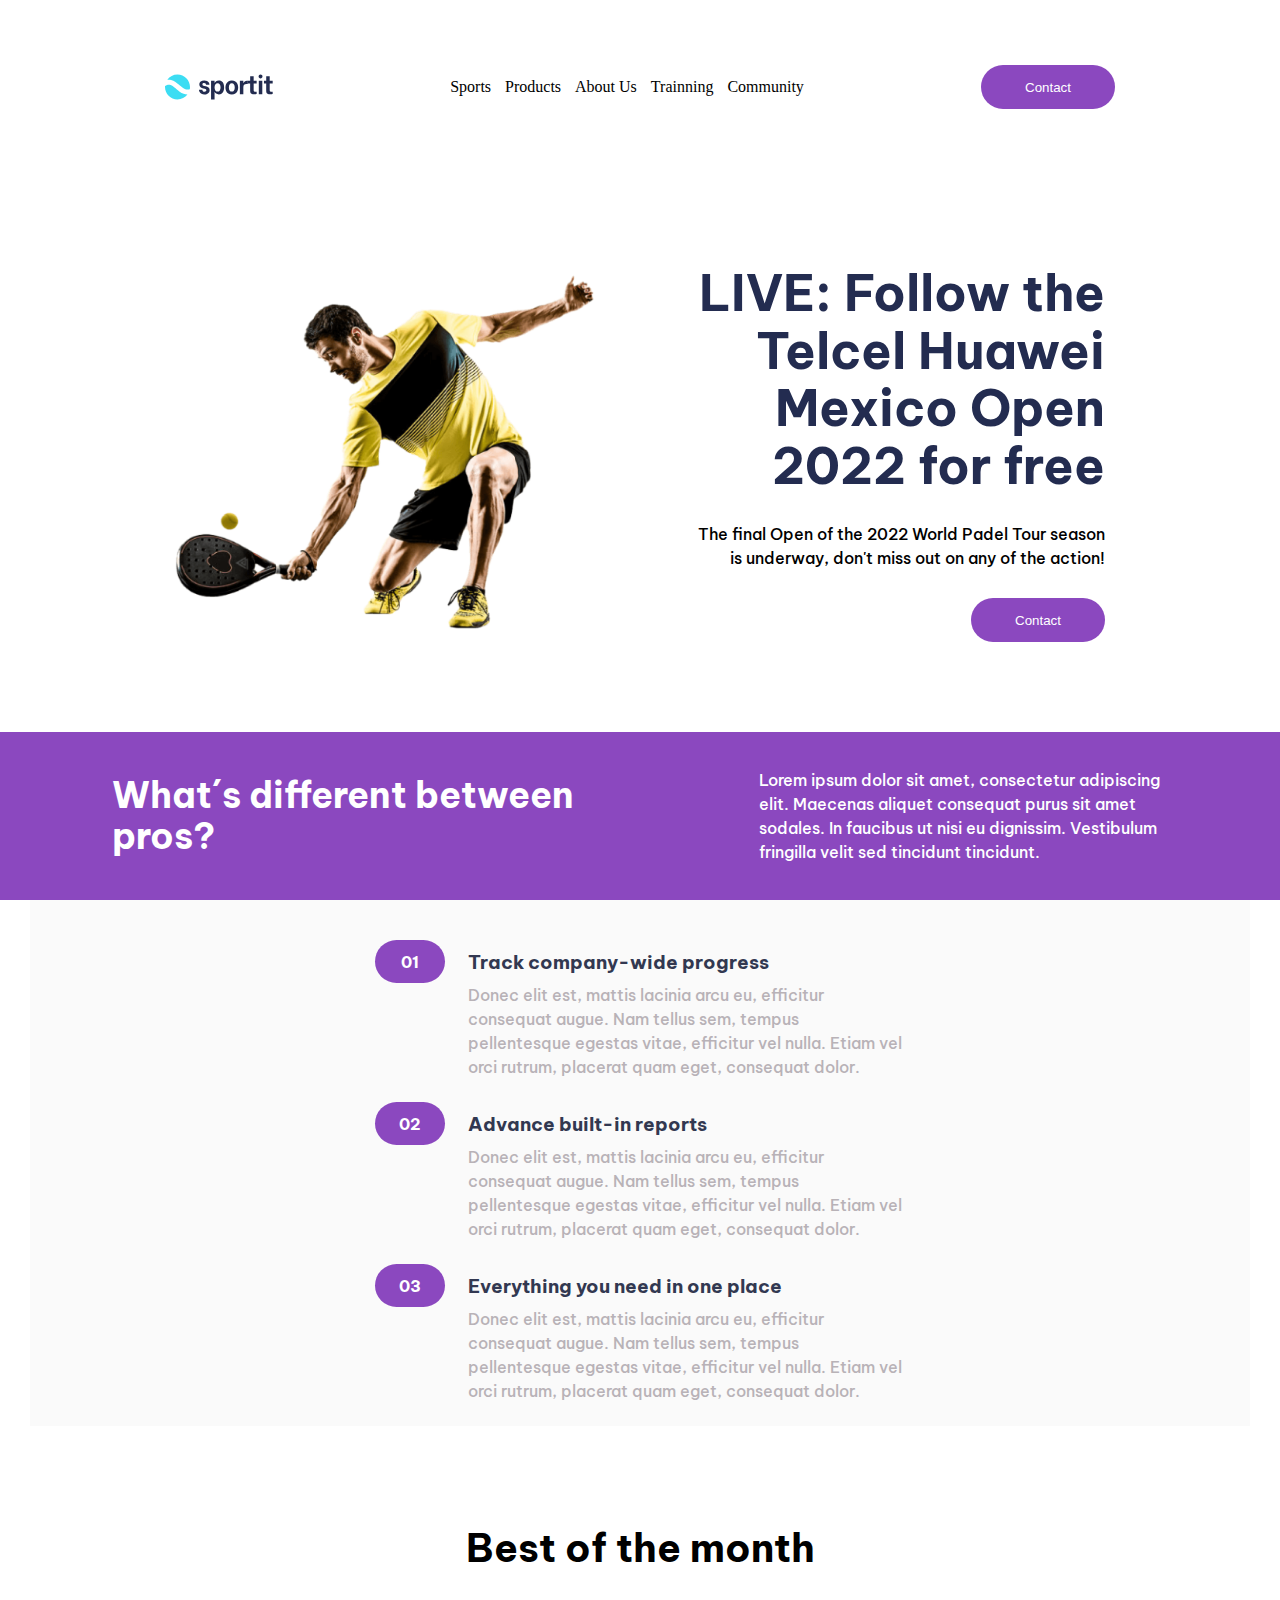
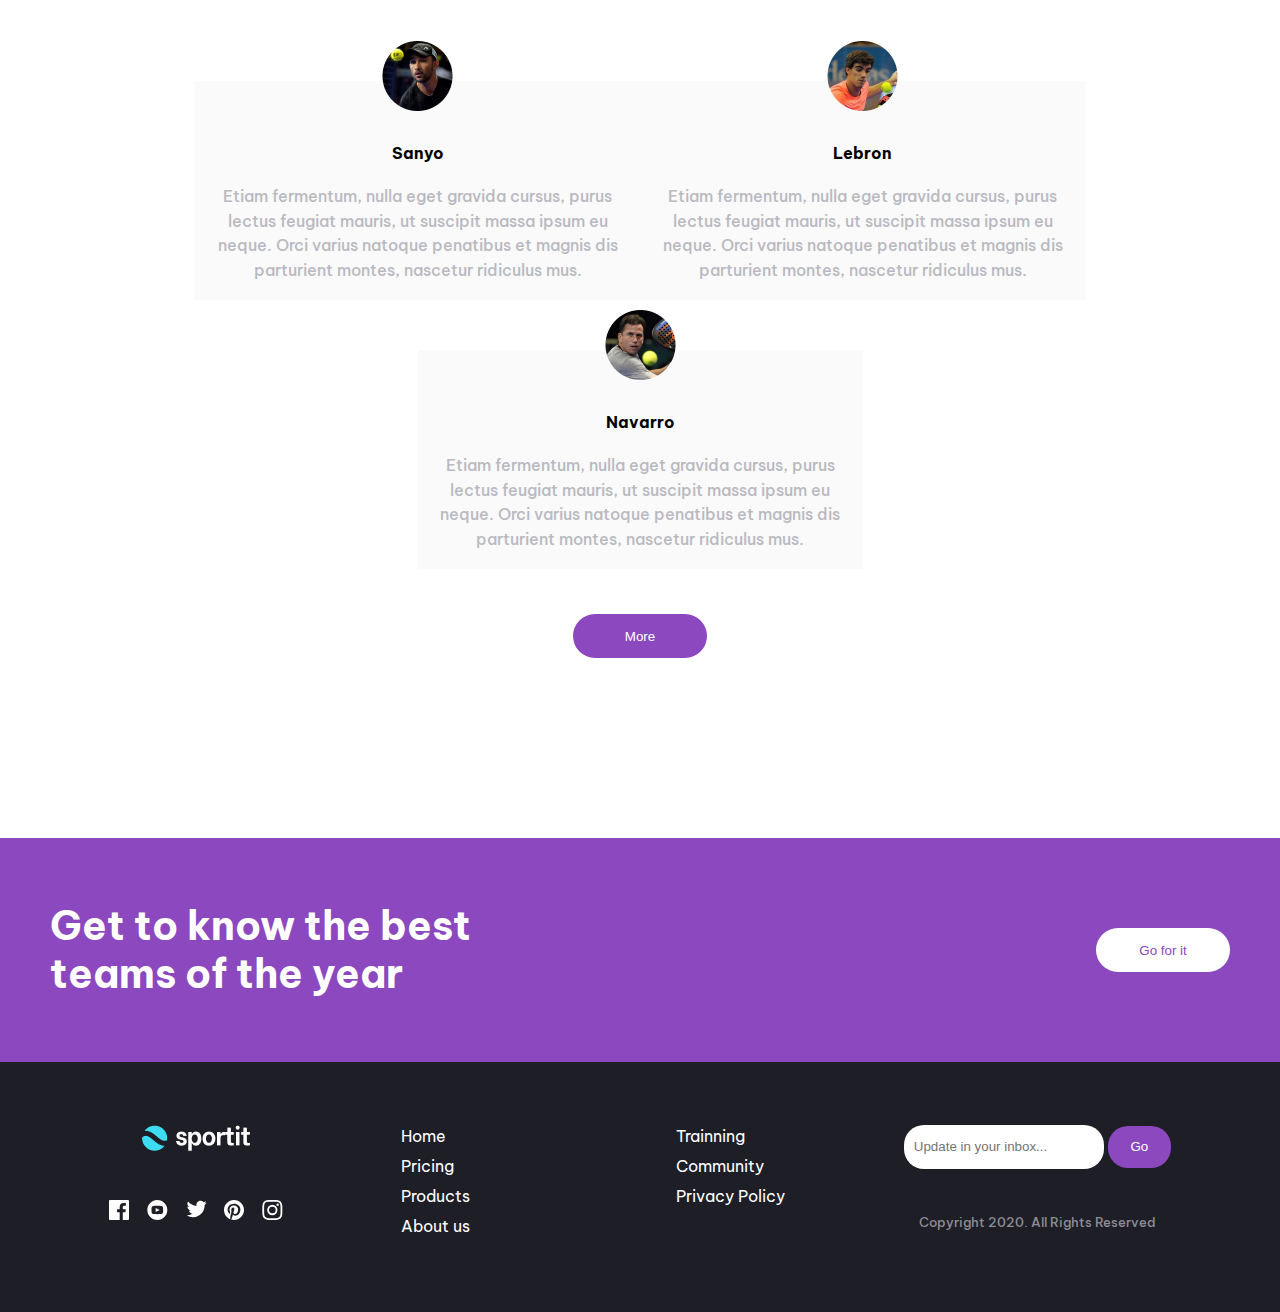
==== docs/index.html @ 2d086b02 "Cambio de nombre de la carpeta" ====
<!DOCTYPE html>
<html lang="en">
<head>
    <meta charset="UTF-8">
    <meta name="viewport" content="width=device-width, initial-scale=1.0">
    <title>Proyecto</title>
    <link rel="stylesheet" href="./css/style.css">
    <link rel="preconnect" href="https://fonts.googleapis.com">
    <link rel="preconnect" href="https://fonts.gstatic.com" crossorigin>
    <link href="https://fonts.googleapis.com/css2?family=Be+Vietnam+Pro:wght@400;500;600;700&display=swap" rel="stylesheet">
</head>
<body>
    <header>
        <img src="./img/logo.svg" alt="logo sportit">
        <nav>
            <ul class="nav_sitio">
                <li><a href="" class="items-nav">Sports</a></li>
                <li><a href="" class="items-nav">Products</a></li>
                <li><a href="" class="items-nav">About Us</a></li>
                <li><a href="" class="items-nav">Trainning</a></li>
                <li><a href="" class="items-nav">Community</a></li>
            </ul>
        </nav>
        <button> Contact </button>
        <img id="nav_mobil" src="./img/icon-hamburger.svg" alt="Menú de navegación">
    </header>
    <!--            Main            -->
    <main>
        <!--            "Sección 1"         -->
        <section id="seccion1">
            <img src="./img/padel-intro.png" alt="jugador">
            <div>
                <h1>LIVE: Follow the Telcel Huawei Mexico Open 2022 for free </h1>
                <p>The final Open of the 2022 World Padel Tour season is underway, don't miss out on any of the action!</p>
                <button> Contact </button>
            </div>
        </section>
        <!--            "Sección 2"         -->
        <section id="seccion2">
            <h2>What´s different <br class="quitar_br"> between <br class="computadora_br"> pros?</h2>
            <p id="p_computadora">Lorem ipsum dolor sit amet, consectetur adipiscing elit. Maecenas aliquet consequat purus sit amet sodales. In faucibus ut nisi eu dignissim. Vestibulum fringilla velit sed tincidunt tincidunt.</p>
            <p id="p_mobil">Manage provides all the functionality your teas needs, without the complexity. Our software is tailor-made for modern digital product teams</p>
        </section>
        <!--            "Sección 3"         -->
        <section id="seccion3">
            <article>
                <div>01</div>
                <h3>Track company-wide progress</h3>
                <p>Donec elit est, mattis lacinia arcu eu, efficitur consequat augue. Nam tellus sem, tempus pellentesque egestas vitae, efficitur vel nulla. Etiam vel orci rutrum, placerat quam eget, consequat dolor.</p>
            </article>
            <article>
                <div>02</div>
                <h3>Advance built-in reports</h3>
                <p>Donec elit est, mattis lacinia arcu eu, efficitur consequat augue. Nam tellus sem, tempus pellentesque egestas vitae, efficitur vel nulla. Etiam vel orci rutrum, placerat quam eget, consequat dolor.</p>
            </article>
            <article>
                <div>03</div>
                <h3>Everything you need in one place</h3>
                <p>Donec elit est, mattis lacinia arcu eu, efficitur consequat augue. Nam tellus sem, tempus pellentesque egestas vitae, efficitur vel nulla. Etiam vel orci rutrum, placerat quam eget, consequat dolor.</p>
            </article>
        </section>
        <!--            "Sección 4"         -->
        <section id="seccion4">
            <h2>Best of the month</h2>
            <section id="articulos">
                <article class="articulo_oculto">
                    <h3>Sanyo</h3>
                    <p>Etiam fermentum, nulla eget gravida cursus, purus lectus feugiat mauris, ut suscipit massa ipsum eu neque. Orci varius natoque penatibus et magnis dis parturient montes, nascetur ridiculus mus.</p>
                    <img src="./img/avatar-sanyo.png" alt="Rostro Sanyo">
                </article>
                <article>
                    <h3>Lebron</h3>
                    <p>Etiam fermentum, nulla eget gravida cursus, purus lectus feugiat mauris, ut suscipit massa ipsum eu neque. Orci varius natoque penatibus et magnis dis parturient montes, nascetur ridiculus mus.</p>
                    <img src="./img/avatar.lebron.png" alt="Rostro Lebron">
                </article>
                <article class="articulo articulo_oculto">
                    <h3>Navarro</h3>
                    <p>Etiam fermentum, nulla eget gravida cursus, purus lectus feugiat mauris, ut suscipit massa ipsum eu neque. Orci varius natoque penatibus et magnis dis parturient montes, nascetur ridiculus mus.</p>
                    <img src="./img/avatar-navarro.png" alt="Rostro Navarro">
                </article>
            </section>
            <button>More</button>
        </section>
        <!--            "Sección 5"         -->
        <section id="seccion5">
            <h2>Get to know the <br class="quitar_br"> best <br> teams of the <br class="quitar_br"> year</h2>
            <button>Go for it</button>
        </section>
    </main>
    <!--            Footer          -->
    <footer>
        <section class="footer_section" id="suscription">
            <form action="/registro" method="post">
                <input type="text" name="suscription" placeholder="Update in your inbox...">
                <button type="submit">Go</button>
            </form>
        </section>
        <section class="footer_section" id="mapa_sitio">
            <ul type="none">
                <li><a href="" class="item_mapa">Home</a></li>
                <li><a href="" class="item_mapa">Pricing</a></li>
                <li><a href="" class="item_mapa">Products</a></li>
                <li><a href="" class="item_mapa">About us</a></li>
                <li><a href="" class="item_mapa">Trainning</a></li>
                <li><a href="" class="item_mapa">Community</a></li>
                <li><a href="" class="item_mapa">Privacy Policy</a></li>
            </ul>
        </section>
        <section class="footer_section" id="redes_sociales">
            <ul type="none">
                <li><a href=""><img src="./img/icon-facebook.svg" alt="Logo Facebook"></a></li>
                <li><a href=""><img src="./img/icon-youtube.svg" alt="Logo Youtube"></a></li>
                <li><a href=""><img src="./img/icon-twitter.svg" alt="Logo Twitter"></a></li>
                <li><a href=""><img src="./img/icon-pinterest.svg" alt="Logo Pinterest"></a></li>
                <li><a href=""><img src="./img/icon-instagram.svg" alt="Logo Instagram"></a></li>
            </ul>
        </section>
        <section class="footer_section" id="logo_footer">
            <img src="./img/logo-blanco.png" alt="Logo Sportit">
        </section>
        <section class="footer_section" id="copyright">
            Copyright 2020. All Rights Reserved
        </section>
    </footer>
</body>
</html>
---- docs/css/style.css ----
*{
    box-sizing: border-box;
    margin: 0;
    padding: 0;
}

/*Header*/

header{
    align-items: center;
    display: flex;
    height: 140px;
    justify-content: space-between;
    padding: 40px 50px;
    text-align: center;
}

.nav_sitio{
    display: none;
    float: right;
    list-style: none;
}

header nav ul{
    display: flex;
    list-style: none;
    justify-content: space-around;
    width: 400px;
}

header nav ul li{
    display: inline-block;
    margin: 0px 5px;
}

.items-nav{
    color: black;
    text-decoration: none;
}

.items-nav:hover{
    opacity: 50%;
}

header button{
    background-color: #8B48BF;
    border: 0;
    border-radius: 50px;
    color: white;
    cursor: pointer;
    display: none;
    height: 44px;
    width: 134px;
}

#nav_mobil{
    width: 40px;
}

/*Boby*/

main{
    font-family: 'Be Vietnam Pro', sans-serif;
}

/*Sección 1 - Mobile first*/

#seccion1{
    align-items: center;
    display: flex;
    flex-direction: column;
    margin: 40px;
}

#seccion1 img{
    width: 100%;
}

#seccion1 div{
    align-items: flex-end;
    display: flex;
    flex-direction: column;
    text-align: right;
}

#seccion1 h1{
    color: #232C50;
    font-size: 50px;
    font-weight: 700;
    line-height: 115%;
    margin-bottom: 28px;
}

#seccion1 p{
    font-weight: 500;
    line-height: 150%;
    margin-bottom: 28px;
}

#seccion1 button{
    background-color: #8B48BF;
    border: 0;
    border-radius: 50px;
    color: white;
    cursor: pointer;
    height: 44px;
    width: 134px;
}

/*Sección 2 - Mobile first*/

#seccion2{
    background-color: #3CDDF3;
    color: #FFF;
    display: flex;
    flex-direction: column;
    height: 306px;
    justify-content: space-between;
    padding: 40px 20px;
}

#seccion2 h2{
    font-size: 36px;
    font-weight: 700;
    line-height: 115%;
}

#seccion2 p{
    font-weight: 500;
    line-height: 150%;
}

.computadora_br{
    display: none;
}

#p_computadora{
    display: none;
}

/*Sección 3 - Mobile first*/

#seccion3{
    padding-top: 65px
}

#seccion3 article{
    align-items:end;
    display: flex;
    flex-direction: column;
    position: relative;
}

#seccion3 div{
    align-items: center;
    background-color: #8B48BF;
    border: 0px;
    border-radius: 225px;
    color: #FFFFFF;
    display: flex;
    font-weight: 700;
    height: 43px;
    justify-content: center;
    position: absolute;
    right: 80%;
    top: 0px;
    width: 70px;
}

#seccion3 h3{
    align-items: center;
    background-color: rgba(139,72,191,0.3);
    color: #323851;
    display: flex;
    font-weight: 700;
    height: 43px;
    justify-content: left;
    padding: 0px 40px;
    text-align: center;
    width: 85vw;
}

#seccion3 p{
    color: #B8B2B7;
    font-weight: 500;
    line-height: 150%;
    margin: 20px 10vw;
    padding: 10px;
}

/*Sección 4 - Mobile first*/

#seccion4{
    align-items: center;
    display: flex;
    flex-direction: column;
}

#seccion4 h2{
    font-size: 39px;
    font-weight: 700;
    padding-top: 58px;
    padding-bottom: 59px;
    text-align: center;
}

#articulos{
    display: flex;
    flex-wrap: wrap;
    justify-content: center;
}

#seccion4 .articulo_oculto{
    display: none;
}

#seccion4 article{
    align-items: center;
    background-color: #FAFAFA;
    display: flex;
    flex-direction: column;
    height: 219px;
    justify-content: flex-end;
    margin-top: 50px;
    position: relative;
    width: 90vw;
}

#seccion4 article img{
    position: absolute;
    top: -40px;
}

#seccion4 article h3{
    font-size: 16px;
    font-weight: 700;
    padding-bottom: 4px;
}

#seccion4 article p{
    color: #B9B9C1;
    font-weight: 500;
    line-height: 155%;
    padding: 17px 21px;
    text-align: center;
}

#seccion4 button{
    background-color: #8B48BF;
    border: 0px;
    border-radius: 25px;
    color: #FFFFFF;
    cursor: pointer;
    height: 44px;
    margin-bottom: 58px;
    margin-top: 45px;
    width: 134px;
}

/*Sección 5 - Mobile first*/

#seccion5{
    align-items: center;
    background-color: #3CDDF3;
    display: flex;
    flex-direction: column;
    height: 366px;
    justify-content: space-between;
    padding: 40px 50px;
}

#seccion5 h2{
    color: white;
    font-size: 40px;
    font-weight: 700;
    line-height: 48px;
    text-align: center;
}

#seccion5 button{
    background-color: #232C50;
    border: 0px;
    border-radius: 25px;
    color: #FFFFFF;
    cursor: pointer;
    height: 44px;
    width: 134px;
}

/*Footer - Mobile first*/

footer{
    align-items: center;
    background-color: #1E1E26;
    display: flex;
    flex-direction: column;
    font-family: 'Be Vietnam Pro', sans-serif;
    padding: 40px 50px;
}

.footer_section{
    margin: 12.5px 0px;
    padding: 10px;
}

#suscription input{
    border: 0px;
    border-radius: 20px;
    height: 44px;
    padding: 10px;
    width: 45vw;
}

#suscription button{
    background-color: #8B48BF;
    border: 0px;
    border-radius: 20px;
    color: white;
    cursor: pointer;
    height: 42px;
    padding: 10px;
    width: 63px;
}

#mapa_sitio ul{
    align-content: space-between;
    display: flex;
    flex-direction: column;
    flex-wrap: wrap;
    height: 120px;
    width: 55vw;
}

#mapa_sitio li{
    padding-bottom: 7px;
}

.item_mapa{
    color: #FFFFFF;
    font-weight: 400;
    line-height: 23px;
    text-decoration: none;
}

#redes_sociales ul{
    display: flex;
    justify-content: space-between;
    width: 65vw;
}

#copyright{
    color: #8C8C94;
    font-size: 12.5px;
    font-weight: 500;
    margin-bottom: 0px;
}

/*Responsive*/
/*Metodologia First Mobile*/

/*Laptop en adelante*/

@media (min-width: 769px){
    
    /*Header*/

    header{
        height: auto;
        padding: 65px 165px;
    }
    
    .nav_sitio{
        display: block;
    }

    header button{
        display: block;
    }

    #nav_mobil{
        display: none;
    }

    /*Sección 1*/

    #seccion1{
        flex-direction: row;
        justify-content: space-between;
        margin: 90px 175px;
    }

    #seccion1 img{
        width: 45%;
    }

    #seccion1 div{
        width: 45%;
    }

    /*Sección 2*/
    
    #seccion2{
        align-items: center;
        background-color: #8B48BF;
        flex-direction: row;
        height: 168px;
        justify-content: space-around;
    }

    #seccion2 p{
        width: 33%;
    }

    #seccion2 .quitar_br{
        display: none;
    }
    
    .computadora_br{
        display: block;
    }

    #p_computadora{
        display: block;
    }

    #p_mobil{
        display: none;
    }

    /*Sección 3*/

    #seccion3{
        background-color: #FAFAFA;
        display: flex;
        flex-wrap: wrap;
        justify-content: center;
        margin: 0px 30px;
        padding-top: 40px;
    }

    #seccion3 article{
        align-items: flex-start;
        height: 162px;
        margin: 0px 50px;
        width: 530px;
    }

    #seccion3 div{
        left: 0px;
    }

    #seccion3 h3{
        background-color: transparent;
        height: 43px;
        margin-left: 93px;
        padding: 0px;
        width: auto;
    }

    #seccion3 p{
        height: auto;
        margin: 0;
        margin-left: 93px;
        padding: 0;
    }

    /*Sección 4*/

    #seccion4 .articulo_oculto{
        display: inline-flex;
    }

    #seccion4 article{
        width: 445px;
    }

    #seccion4 h2{
        padding-top: 97px;
    }

    #seccion4 button{
        margin-bottom: 180px;
    }

    /*Sección 5*/
    
    #seccion5{
        background-color: #8B48BF;
        flex-direction: row;
        height: 224px;
    }

    #seccion5 h2{
        text-align: left;
    }

    .quitar_br{
        display: none;
    }
    
    #seccion5 button{
        background-color: #FFF;
        color: #8B48BF;
    }

    /*Footer*/
    footer{
        flex-wrap: wrap;
        height: 250px;
    }

    #logo_footer{
        order: 1;
    }

    #redes_sociales{
        order: 2;
    }

    #redes_sociales ul{
        width: 174px;
    }

    #mapa_sitio{
        order: 3;
    }

    #mapa_sitio ul{
        width: 30vw;
    }

    #suscription{
        order: 4;
    }

    #suscription input{
        width: 200px;
    }

    #copyright{
        order: 5;
    }
}
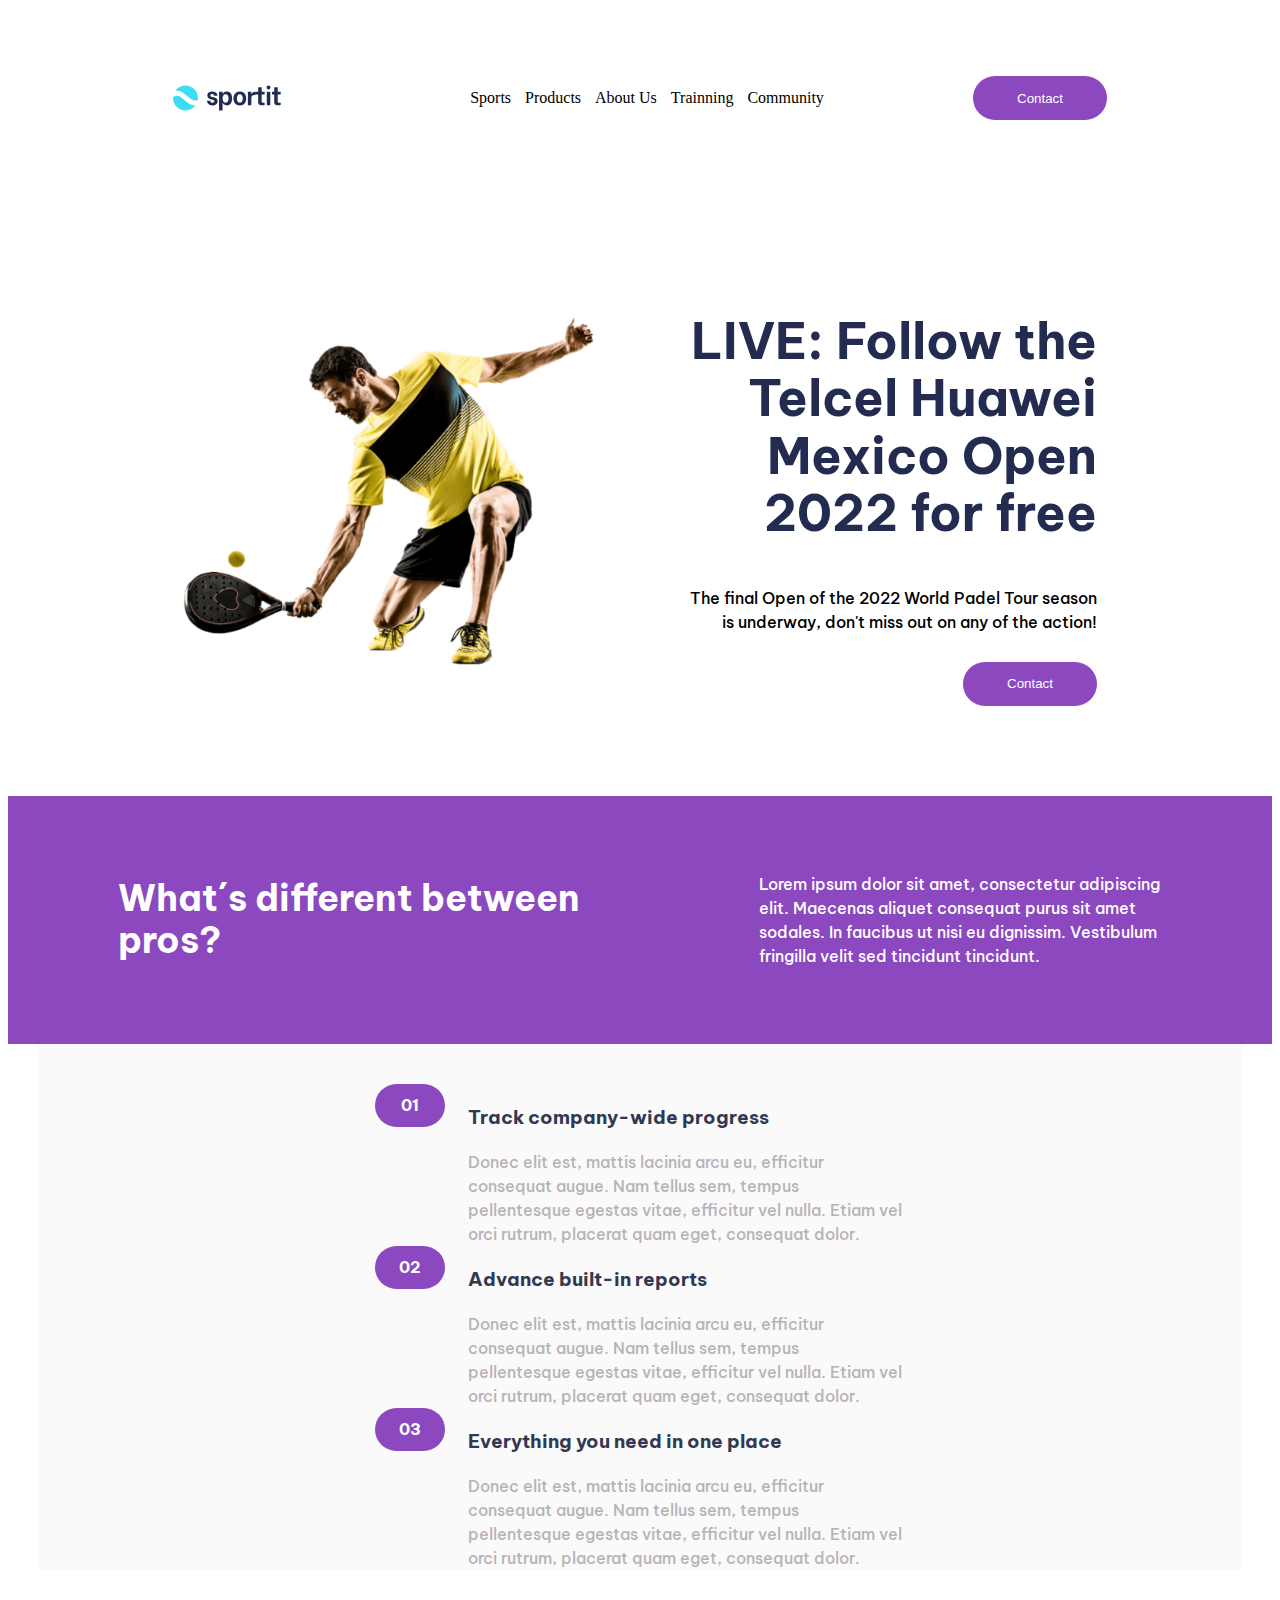
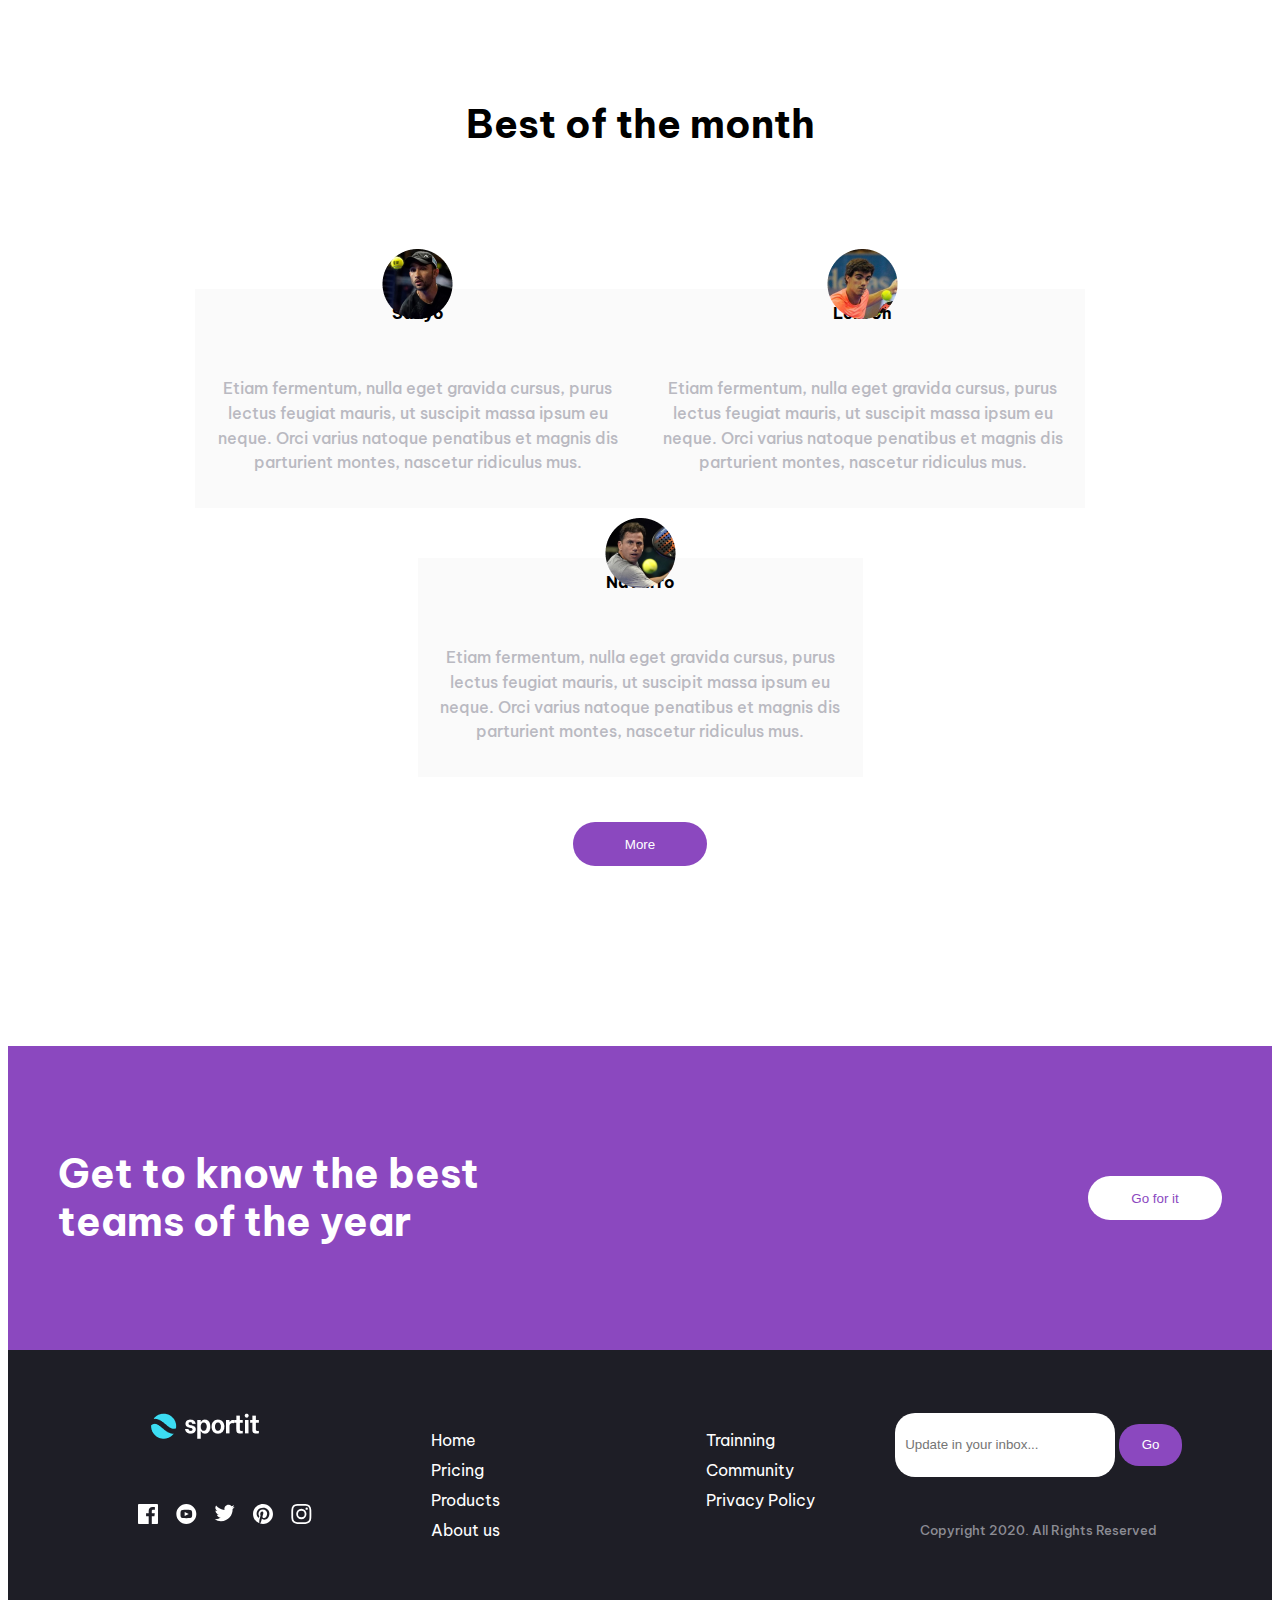
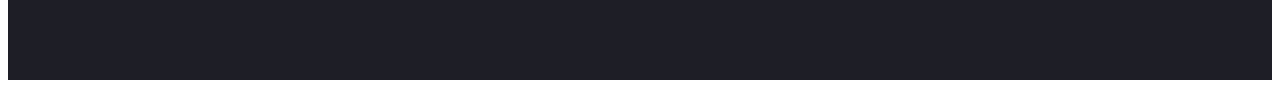
==== commit bed5ffe8: "menu nav y check entregable" ====
--- a/docs/index.html
+++ b/docs/index.html
@@ -12,6 +12,11 @@
 <body>
     <header>
         <img src="./img/logo.svg" alt="logo sportit">
+        <input type="checkbox" id="nav-check">
+            <label id="nav" for="nav-check">
+                <span id="nav-abrir">&#9776;</span>
+                <span id="nav-cerrar">X</span>
+            </label>
         <nav>
             <ul class="nav_sitio">
                 <li><a href="" class="items-nav">Sports</a></li>
@@ -22,7 +27,7 @@
             </ul>
         </nav>
         <button> Contact </button>
-        <img id="nav_mobil" src="./img/icon-hamburger.svg" alt="Menú de navegación">
+        
     </header>
     <!--            Main            -->
     <main>
--- a/docs/css/style.css
+++ b/docs/css/style.css
@@ -1,3 +1,626 @@
+<<<<<<< HEAD:Entregable/css/style.css
+*{
+    box-sizing: border-box;
+    margin: 0;
+    padding: 0;
+}
+
+/*Header*/
+
+header{
+    align-items: center;
+    display: flex;
+    height: 140px;
+    justify-content: space-between;
+    padding: 40px 50px;
+    text-align: center;
+}
+
+.nav_sitio{
+    display: none;
+    float: right;
+    list-style: none;
+}
+
+header nav ul{
+    display: flex;
+    list-style: none;
+    justify-content: space-around;
+    width: 400px;
+}
+
+header nav ul li{
+    display: inline-block;
+    margin: 0px 5px;
+}
+
+.items-nav{
+    color: black;
+    text-decoration: none;
+}
+
+.items-nav:hover{
+    opacity: 50%;
+}
+
+header button{
+    background-color: #8B48BF;
+    border: 0;
+    border-radius: 50px;
+    color: white;
+    cursor: pointer;
+    display: none;
+    height: 44px;
+    width: 134px;
+}
+
+#nav_mobil{
+    width: 40px;
+}
+
+/*Boby*/
+
+main{
+    font-family: 'Be Vietnam Pro', sans-serif;
+}
+
+/*Sección 1 - Mobile first*/
+
+#seccion1{
+    align-items: center;
+    display: flex;
+    flex-direction: column;
+    margin: 40px;
+}
+
+#seccion1 img{
+    width: 100%;
+}
+
+#seccion1 div{
+    align-items: flex-end;
+    display: flex;
+    flex-direction: column;
+    text-align: right;
+}
+
+#seccion1 h1{
+    color: #232C50;
+    font-size: 50px;
+    font-weight: 700;
+    line-height: 115%;
+    margin-bottom: 28px;
+}
+
+#seccion1 p{
+    font-weight: 500;
+    line-height: 150%;
+    margin-bottom: 28px;
+}
+
+#seccion1 button{
+    background-color: #8B48BF;
+    border: 0;
+    border-radius: 50px;
+    color: white;
+    cursor: pointer;
+    height: 44px;
+    width: 134px;
+}
+
+/*Sección 2 - Mobile first*/
+
+#seccion2{
+    background-color: #3CDDF3;
+    color: #FFF;
+    display: flex;
+    flex-direction: column;
+    height: 306px;
+    justify-content: space-between;
+    padding: 40px 20px;
+}
+
+#seccion2 h2{
+    font-size: 36px;
+    font-weight: 700;
+    line-height: 115%;
+}
+
+#seccion2 p{
+    font-weight: 500;
+    line-height: 150%;
+}
+
+.computadora_br{
+    display: none;
+}
+
+#p_computadora{
+    display: none;
+}
+
+/*Sección 3 - Mobile first*/
+
+#seccion3{
+    padding-top: 65px
+}
+
+#seccion3 article{
+    align-items:end;
+    display: flex;
+    flex-direction: column;
+    position: relative;
+}
+
+#seccion3 div{
+    align-items: center;
+    background-color: #8B48BF;
+    border: 0px;
+    border-radius: 225px;
+    color: #FFFFFF;
+    display: flex;
+    font-weight: 700;
+    height: 43px;
+    justify-content: center;
+    position: absolute;
+    right: 80%;
+    top: 0px;
+    width: 70px;
+}
+
+#seccion3 h3{
+    align-items: center;
+    background-color: rgba(139,72,191,0.3);
+    color: #323851;
+    display: flex;
+    font-weight: 700;
+    height: 43px;
+    justify-content: left;
+    padding: 0px 40px;
+    text-align: center;
+    width: 85vw;
+}
+
+#seccion3 p{
+    color: #B8B2B7;
+    font-weight: 500;
+    line-height: 150%;
+    margin: 20px 10vw;
+    padding: 10px;
+}
+
+/*Sección 4 - Mobile first*/
+
+#seccion4{
+    align-items: center;
+    display: flex;
+    flex-direction: column;
+}
+
+#seccion4 h2{
+    font-size: 39px;
+    font-weight: 700;
+    padding-top: 58px;
+    padding-bottom: 59px;
+    text-align: center;
+}
+
+#articulos{
+    display: flex;
+    flex-wrap: wrap;
+    justify-content: center;
+}
+
+#seccion4 .articulo_oculto{
+    display: none;
+}
+
+#seccion4 article{
+    align-items: center;
+    background-color: #FAFAFA;
+    display: flex;
+    flex-direction: column;
+    height: 219px;
+    justify-content: flex-end;
+    margin-top: 50px;
+    position: relative;
+    width: 90vw;
+}
+
+#seccion4 article img{
+    position: absolute;
+    top: -40px;
+}
+
+#seccion4 article h3{
+    font-size: 16px;
+    font-weight: 700;
+    padding-bottom: 4px;
+}
+
+#seccion4 article p{
+    color: #B9B9C1;
+    font-weight: 500;
+    line-height: 155%;
+    padding: 17px 21px;
+    text-align: center;
+}
+
+#seccion4 button{
+    background-color: #8B48BF;
+    border: 0px;
+    border-radius: 25px;
+    color: #FFFFFF;
+    cursor: pointer;
+    height: 44px;
+    margin-bottom: 58px;
+    margin-top: 45px;
+    width: 134px;
+}
+
+/*Sección 5 - Mobile first*/
+
+#seccion5{
+    align-items: center;
+    background-color: #3CDDF3;
+    display: flex;
+    flex-direction: column;
+    height: 366px;
+    justify-content: space-between;
+    padding: 40px 50px;
+}
+
+#seccion5 h2{
+    color: white;
+    font-size: 40px;
+    font-weight: 700;
+    line-height: 48px;
+    text-align: center;
+}
+
+#seccion5 button{
+    background-color: #232C50;
+    border: 0px;
+    border-radius: 25px;
+    color: #FFFFFF;
+    cursor: pointer;
+    height: 44px;
+    width: 134px;
+}
+
+/*Footer - Mobile first*/
+
+footer{
+    align-items: center;
+    background-color: #1E1E26;
+    display: flex;
+    flex-direction: column;
+    font-family: 'Be Vietnam Pro', sans-serif;
+    padding: 40px 50px;
+}
+
+.footer_section{
+    margin: 12.5px 0px;
+    padding: 10px;
+}
+
+#suscription input{
+    border: 0px;
+    border-radius: 20px;
+    height: 44px;
+    padding: 10px;
+    width: 45vw;
+}
+
+#suscription button{
+    background-color: #8B48BF;
+    border: 0px;
+    border-radius: 20px;
+    color: white;
+    cursor: pointer;
+    height: 42px;
+    padding: 10px;
+    width: 63px;
+}
+
+#mapa_sitio ul{
+    align-content: space-between;
+    display: flex;
+    flex-direction: column;
+    flex-wrap: wrap;
+    height: 120px;
+    width: 55vw;
+}
+
+#mapa_sitio li{
+    padding-bottom: 7px;
+}
+
+.item_mapa{
+    color: #FFFFFF;
+    font-weight: 400;
+    line-height: 23px;
+    text-decoration: none;
+}
+
+#redes_sociales ul{
+    display: flex;
+    justify-content: space-between;
+    width: 65vw;
+}
+
+#copyright{
+    color: #8C8C94;
+    font-size: 12.5px;
+    font-weight: 500;
+    margin-bottom: 0px;
+}
+
+/*Responsive*/
+/*Metodologia First Mobile*/
+
+/*Laptop en adelante*/
+
+@media (min-width: 769px){
+    
+    /*Header*/
+
+    header{
+        height: auto;
+        padding: 65px 165px;
+    }
+    
+    .nav_sitio{
+        display: block;
+    }
+
+    header button{
+        display: block;
+    }
+
+    #nav_mobil{
+        display: none;
+    }
+
+    #nav, #nav-check{
+        display: none;
+        border-radius: 5px;
+    }
+
+    /*Sección 1*/
+
+    #seccion1{
+        flex-direction: row;
+        justify-content: space-between;
+        margin: 90px 175px;
+    }
+
+    #seccion1 img{
+        width: 45%;
+    }
+
+    #seccion1 div{
+        width: 45%;
+    }
+
+    /*Sección 2*/
+    
+    #seccion2{
+        align-items: center;
+        background-color: #8B48BF;
+        flex-direction: row;
+        height: 168px;
+        justify-content: space-around;
+    }
+
+    #seccion2 p{
+        width: 33%;
+    }
+
+    #seccion2 .quitar_br{
+        display: none;
+    }
+    
+    .computadora_br{
+        display: block;
+    }
+
+    #p_computadora{
+        display: block;
+    }
+
+    #p_mobil{
+        display: none;
+    }
+
+    /*Sección 3*/
+
+    #seccion3{
+        background-color: #FAFAFA;
+        display: flex;
+        flex-wrap: wrap;
+        justify-content: center;
+        margin: 0px 30px;
+        padding-top: 40px;
+    }
+
+    #seccion3 article{
+        align-items: flex-start;
+        height: 162px;
+        margin: 0px 50px;
+        width: 530px;
+    }
+
+    #seccion3 div{
+        left: 0px;
+    }
+
+    #seccion3 h3{
+        background-color: transparent;
+        height: 43px;
+        margin-left: 93px;
+        padding: 0px;
+        width: auto;
+    }
+
+    #seccion3 p{
+        height: auto;
+        margin: 0;
+        margin-left: 93px;
+        padding: 0;
+    }
+
+    /*Sección 4*/
+
+    #seccion4 .articulo_oculto{
+        display: inline-flex;
+    }
+
+    #seccion4 article{
+        width: 445px;
+    }
+
+    #seccion4 h2{
+        padding-top: 97px;
+    }
+
+    #seccion4 button{
+        margin-bottom: 180px;
+    }
+
+    /*Sección 5*/
+    
+    #seccion5{
+        background-color: #8B48BF;
+        flex-direction: row;
+        height: 224px;
+    }
+
+    #seccion5 h2{
+        text-align: left;
+    }
+
+    .quitar_br{
+        display: none;
+    }
+    
+    #seccion5 button{
+        background-color: #FFF;
+        color: #8B48BF;
+    }
+
+    /*Footer*/
+    footer{
+        flex-wrap: wrap;
+        height: 250px;
+    }
+
+    #logo_footer{
+        order: 1;
+    }
+
+    #redes_sociales{
+        order: 2;
+    }
+
+    #redes_sociales ul{
+        width: 174px;
+    }
+
+    #mapa_sitio{
+        order: 3;
+    }
+
+    #mapa_sitio ul{
+        width: 30vw;
+    }
+
+    #suscription{
+        order: 4;
+    }
+
+    #suscription input{
+        width: 200px;
+    }
+
+    #copyright{
+        order: 5;
+    }
+    
+}
+@media  (max-width: 769px) {
+
+    #nav-check:not(:checked) ~ nav{
+        display: none;
+    }
+
+    #nav-check:checked ~ nav{
+        display: block;
+    }
+
+    #nav {
+        display: block;
+        color: #3e3e3e;
+        background-color: #FFFFFF;
+        font-size: 2rem;
+        font-weight: bold;
+        position: absolute;
+        right: 0.5em;
+        z-index: 9999;
+    }
+
+    #nav:hover{
+        
+        background-color: #3e3e3e;
+        color: #FFFFFF;
+    }
+
+    #nav-cerrar{
+        display: none;
+    }
+    #nav-check:checked ~ label #nav-abrir{
+        display: none;
+    }
+
+    #nav-check:checked ~ label #nav-cerrar{
+        display: block;
+    }
+    header{
+        padding: 10px 10px;
+    }
+
+    header button {
+        display: none;
+    }
+
+    header nav{
+        position: absolute;
+        top: 0;
+        right: 0;
+        height: 50%;
+        width: 100%;
+        background-color: #1E1E26;
+        padding: 0.5em 1.5em;
+        opacity: 0.8;
+        color: #3CDDF3;
+        font-size: 1.5rem;
+    }
+    header nav ul.nav_sitio a{
+        color: #3CDDF3;
+    }
+
+    header nav ul.nav_sitio, header nav ul.nav_sitio li {
+        display: block;
+        text-align: right;
+        margin-right: 1rem;
+    }
+
+    #nav-check{
+        display: none;
+        
+    }
+
+=======
 *{
     box-sizing: border-box;
     margin: 0;
@@ -540,4 +1163,5 @@
     #copyright{
         order: 5;
     }
+>>>>>>> 2d086b02bf04603a7775f0efe7b25fa8380ad3bf:docs/css/style.css
 }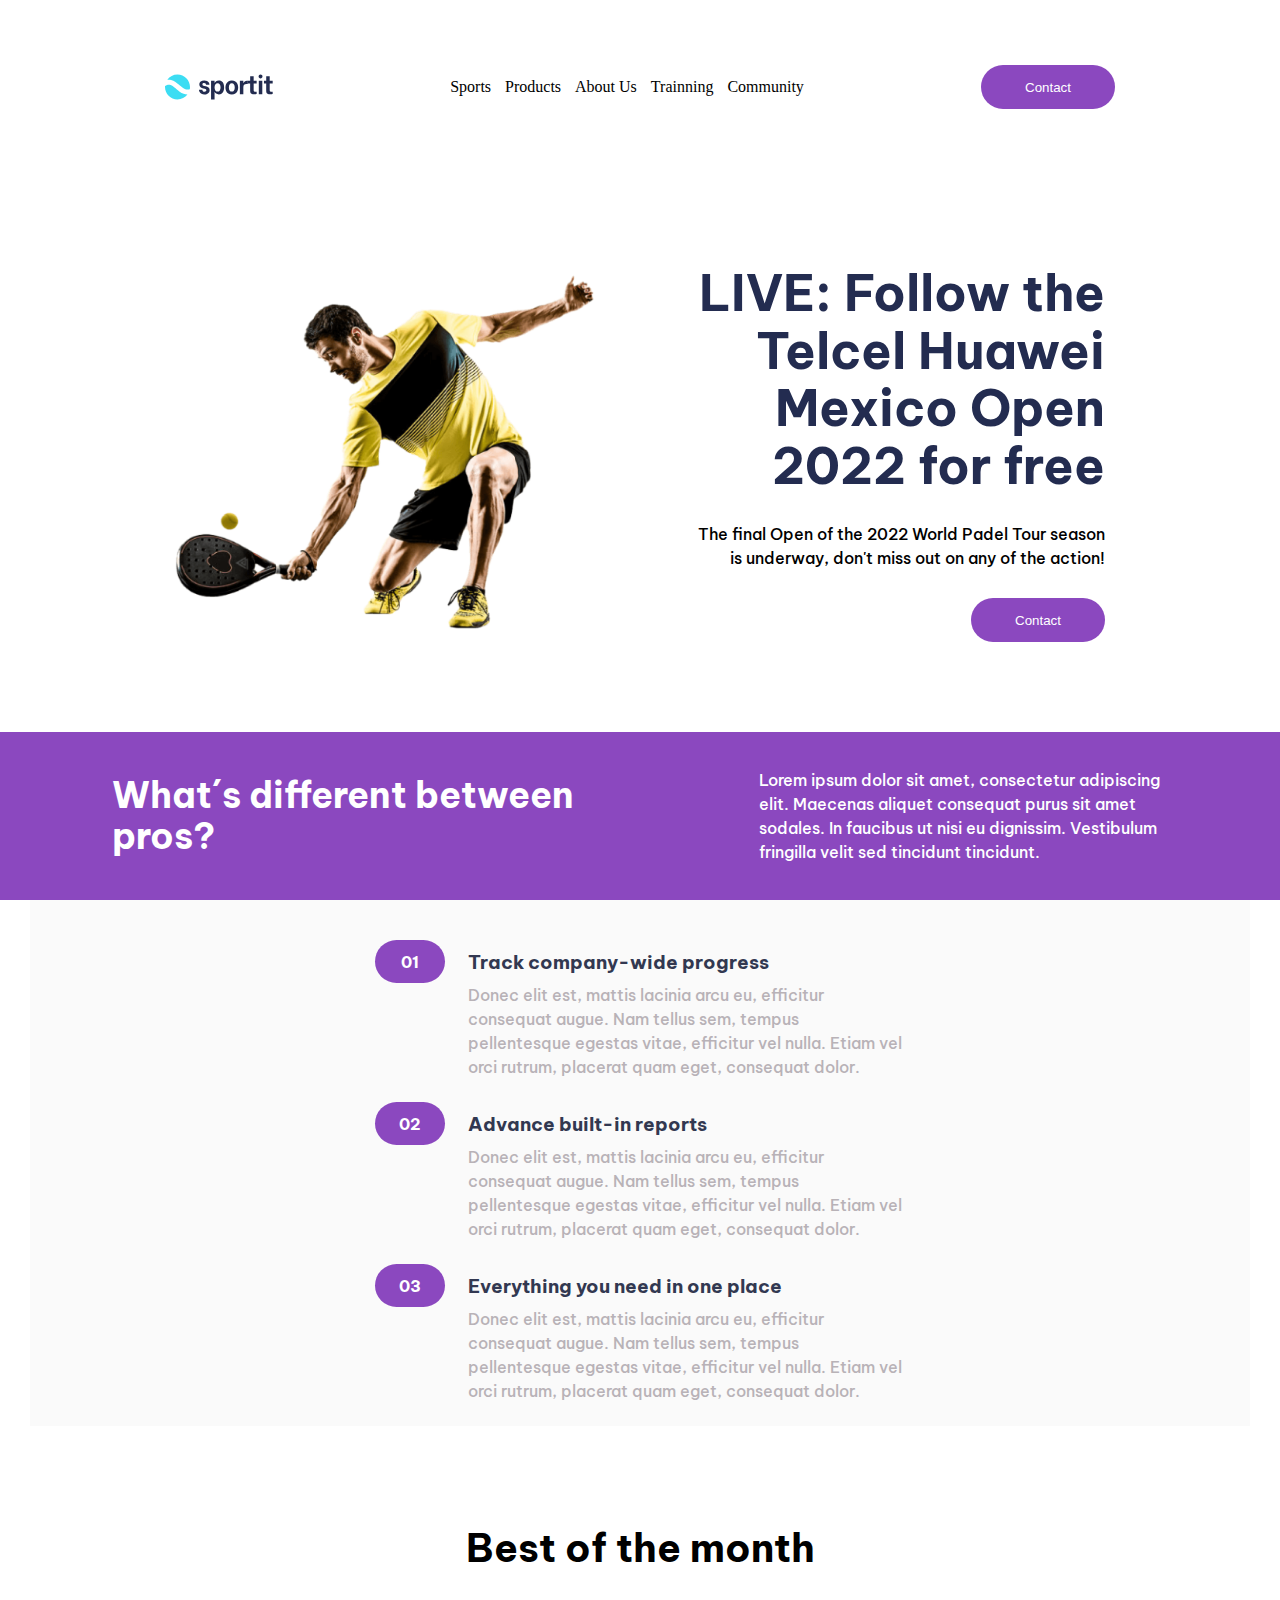
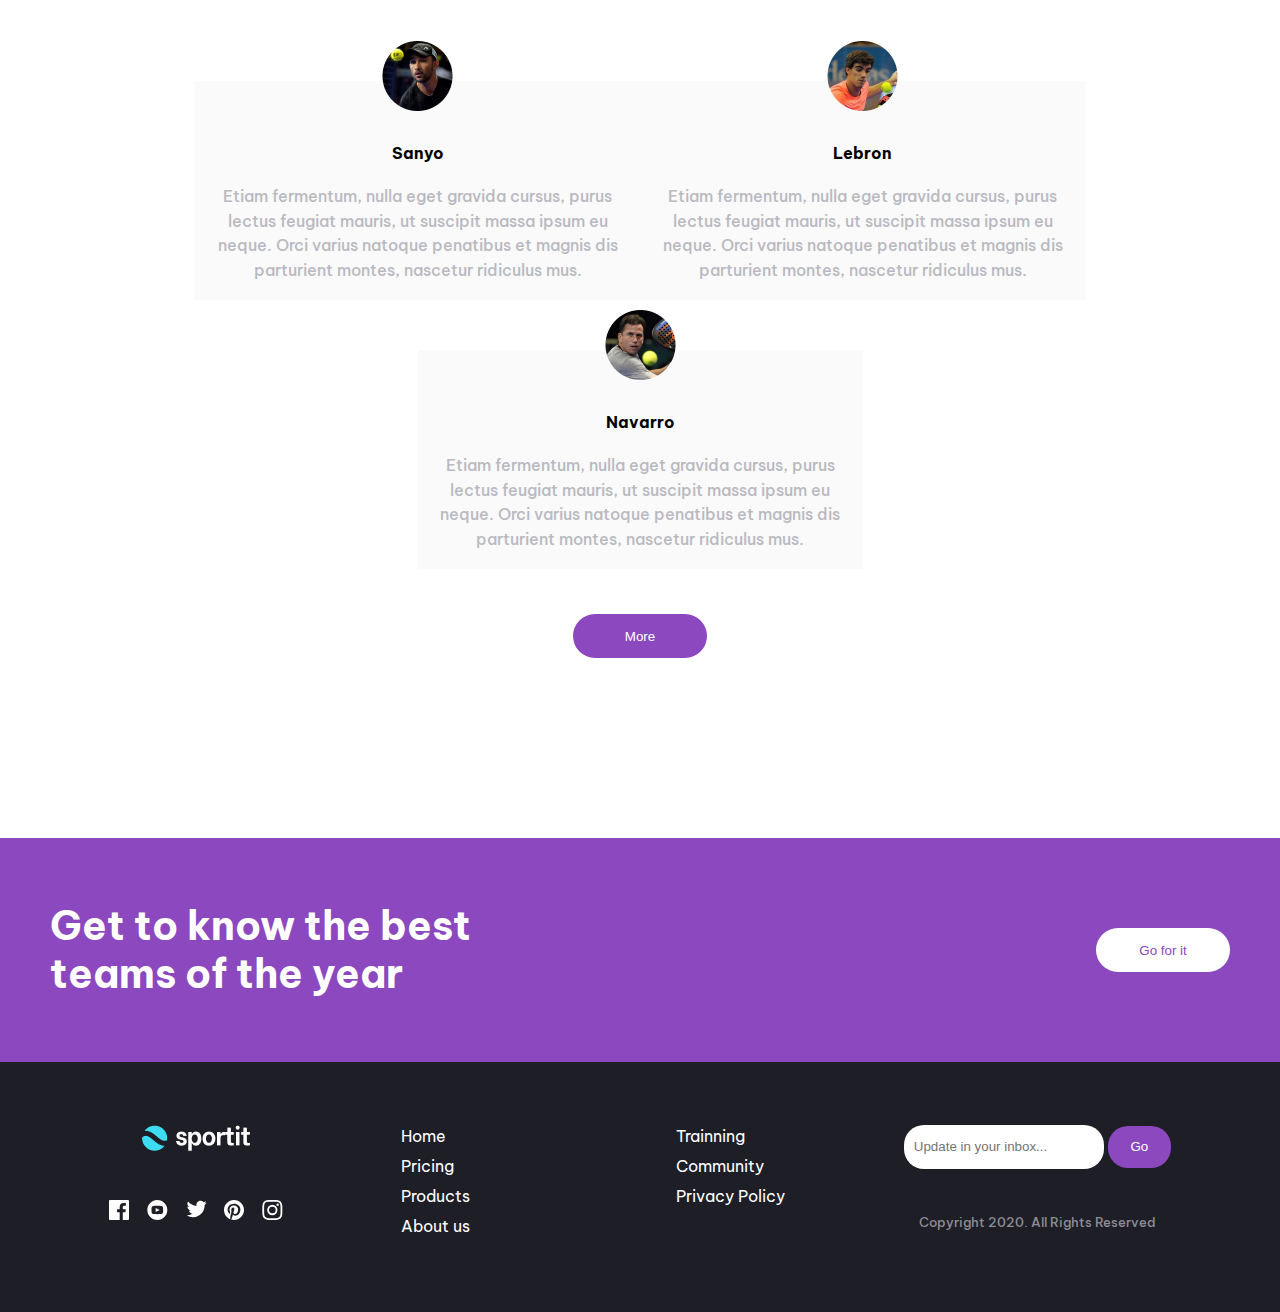
==== commit d434fbea: "versión entregable" ====
--- a/docs/index.html
+++ b/docs/index.html
@@ -27,7 +27,6 @@
             </ul>
         </nav>
         <button> Contact </button>
-        
     </header>
     <!--            Main            -->
     <main>
--- a/docs/css/style.css
+++ b/docs/css/style.css
@@ -1,4 +1,3 @@
-<<<<<<< HEAD:Entregable/css/style.css
 *{
     box-sizing: border-box;
     margin: 0;
@@ -548,56 +547,50 @@
     }
     
 }
+
 @media  (max-width: 769px) {
 
-    #nav-check:not(:checked) ~ nav{
-        display: none;
-    }
-
-    #nav-check:checked ~ nav{
-        display: block;
-    }
-
-    #nav {
+    header #nav-check:not(:checked) ~ nav{
+        display: none;
+    }
+
+    header #nav-check:checked ~ nav{
+        display: block;
+    }
+
+    header #nav{
         display: block;
         color: #3e3e3e;
         background-color: #FFFFFF;
         font-size: 2rem;
         font-weight: bold;
         position: absolute;
-        right: 0.5em;
+        right: 2em;
         z-index: 9999;
     }
 
-    #nav:hover{
-        
+    header #nav:hover{
         background-color: #3e3e3e;
         color: #FFFFFF;
     }
 
-    #nav-cerrar{
-        display: none;
-    }
-    #nav-check:checked ~ label #nav-abrir{
-        display: none;
-    }
-
-    #nav-check:checked ~ label #nav-cerrar{
-        display: block;
-    }
-    header{
-        padding: 10px 10px;
-    }
-
-    header button {
-        display: none;
+    header #nav-cerrar{
+        display: none;
+    }
+
+    header #nav-check:checked ~ label #nav-abrir{
+        display: none;
+    }
+
+    header #nav-check:checked ~ label #nav-cerrar{
+        display: block;
     }
 
     header nav{
         position: absolute;
         top: 0;
-        right: 0;
-        height: 50%;
+        right: 1em;
+        height: 30%;
         width: 100%;
         background-color: #1E1E26;
         padding: 0.5em 1.5em;
@@ -615,553 +608,8 @@
         margin-right: 1rem;
     }
 
-    #nav-check{
+    header #nav-check{
         display: none;
         
     }
-
-=======
-*{
-    box-sizing: border-box;
-    margin: 0;
-    padding: 0;
-}
-
-/*Header*/
-
-header{
-    align-items: center;
-    display: flex;
-    height: 140px;
-    justify-content: space-between;
-    padding: 40px 50px;
-    text-align: center;
-}
-
-.nav_sitio{
-    display: none;
-    float: right;
-    list-style: none;
-}
-
-header nav ul{
-    display: flex;
-    list-style: none;
-    justify-content: space-around;
-    width: 400px;
-}
-
-header nav ul li{
-    display: inline-block;
-    margin: 0px 5px;
-}
-
-.items-nav{
-    color: black;
-    text-decoration: none;
-}
-
-.items-nav:hover{
-    opacity: 50%;
-}
-
-header button{
-    background-color: #8B48BF;
-    border: 0;
-    border-radius: 50px;
-    color: white;
-    cursor: pointer;
-    display: none;
-    height: 44px;
-    width: 134px;
-}
-
-#nav_mobil{
-    width: 40px;
-}
-
-/*Boby*/
-
-main{
-    font-family: 'Be Vietnam Pro', sans-serif;
-}
-
-/*Sección 1 - Mobile first*/
-
-#seccion1{
-    align-items: center;
-    display: flex;
-    flex-direction: column;
-    margin: 40px;
-}
-
-#seccion1 img{
-    width: 100%;
-}
-
-#seccion1 div{
-    align-items: flex-end;
-    display: flex;
-    flex-direction: column;
-    text-align: right;
-}
-
-#seccion1 h1{
-    color: #232C50;
-    font-size: 50px;
-    font-weight: 700;
-    line-height: 115%;
-    margin-bottom: 28px;
-}
-
-#seccion1 p{
-    font-weight: 500;
-    line-height: 150%;
-    margin-bottom: 28px;
-}
-
-#seccion1 button{
-    background-color: #8B48BF;
-    border: 0;
-    border-radius: 50px;
-    color: white;
-    cursor: pointer;
-    height: 44px;
-    width: 134px;
-}
-
-/*Sección 2 - Mobile first*/
-
-#seccion2{
-    background-color: #3CDDF3;
-    color: #FFF;
-    display: flex;
-    flex-direction: column;
-    height: 306px;
-    justify-content: space-between;
-    padding: 40px 20px;
-}
-
-#seccion2 h2{
-    font-size: 36px;
-    font-weight: 700;
-    line-height: 115%;
-}
-
-#seccion2 p{
-    font-weight: 500;
-    line-height: 150%;
-}
-
-.computadora_br{
-    display: none;
-}
-
-#p_computadora{
-    display: none;
-}
-
-/*Sección 3 - Mobile first*/
-
-#seccion3{
-    padding-top: 65px
-}
-
-#seccion3 article{
-    align-items:end;
-    display: flex;
-    flex-direction: column;
-    position: relative;
-}
-
-#seccion3 div{
-    align-items: center;
-    background-color: #8B48BF;
-    border: 0px;
-    border-radius: 225px;
-    color: #FFFFFF;
-    display: flex;
-    font-weight: 700;
-    height: 43px;
-    justify-content: center;
-    position: absolute;
-    right: 80%;
-    top: 0px;
-    width: 70px;
-}
-
-#seccion3 h3{
-    align-items: center;
-    background-color: rgba(139,72,191,0.3);
-    color: #323851;
-    display: flex;
-    font-weight: 700;
-    height: 43px;
-    justify-content: left;
-    padding: 0px 40px;
-    text-align: center;
-    width: 85vw;
-}
-
-#seccion3 p{
-    color: #B8B2B7;
-    font-weight: 500;
-    line-height: 150%;
-    margin: 20px 10vw;
-    padding: 10px;
-}
-
-/*Sección 4 - Mobile first*/
-
-#seccion4{
-    align-items: center;
-    display: flex;
-    flex-direction: column;
-}
-
-#seccion4 h2{
-    font-size: 39px;
-    font-weight: 700;
-    padding-top: 58px;
-    padding-bottom: 59px;
-    text-align: center;
-}
-
-#articulos{
-    display: flex;
-    flex-wrap: wrap;
-    justify-content: center;
-}
-
-#seccion4 .articulo_oculto{
-    display: none;
-}
-
-#seccion4 article{
-    align-items: center;
-    background-color: #FAFAFA;
-    display: flex;
-    flex-direction: column;
-    height: 219px;
-    justify-content: flex-end;
-    margin-top: 50px;
-    position: relative;
-    width: 90vw;
-}
-
-#seccion4 article img{
-    position: absolute;
-    top: -40px;
-}
-
-#seccion4 article h3{
-    font-size: 16px;
-    font-weight: 700;
-    padding-bottom: 4px;
-}
-
-#seccion4 article p{
-    color: #B9B9C1;
-    font-weight: 500;
-    line-height: 155%;
-    padding: 17px 21px;
-    text-align: center;
-}
-
-#seccion4 button{
-    background-color: #8B48BF;
-    border: 0px;
-    border-radius: 25px;
-    color: #FFFFFF;
-    cursor: pointer;
-    height: 44px;
-    margin-bottom: 58px;
-    margin-top: 45px;
-    width: 134px;
-}
-
-/*Sección 5 - Mobile first*/
-
-#seccion5{
-    align-items: center;
-    background-color: #3CDDF3;
-    display: flex;
-    flex-direction: column;
-    height: 366px;
-    justify-content: space-between;
-    padding: 40px 50px;
-}
-
-#seccion5 h2{
-    color: white;
-    font-size: 40px;
-    font-weight: 700;
-    line-height: 48px;
-    text-align: center;
-}
-
-#seccion5 button{
-    background-color: #232C50;
-    border: 0px;
-    border-radius: 25px;
-    color: #FFFFFF;
-    cursor: pointer;
-    height: 44px;
-    width: 134px;
-}
-
-/*Footer - Mobile first*/
-
-footer{
-    align-items: center;
-    background-color: #1E1E26;
-    display: flex;
-    flex-direction: column;
-    font-family: 'Be Vietnam Pro', sans-serif;
-    padding: 40px 50px;
-}
-
-.footer_section{
-    margin: 12.5px 0px;
-    padding: 10px;
-}
-
-#suscription input{
-    border: 0px;
-    border-radius: 20px;
-    height: 44px;
-    padding: 10px;
-    width: 45vw;
-}
-
-#suscription button{
-    background-color: #8B48BF;
-    border: 0px;
-    border-radius: 20px;
-    color: white;
-    cursor: pointer;
-    height: 42px;
-    padding: 10px;
-    width: 63px;
-}
-
-#mapa_sitio ul{
-    align-content: space-between;
-    display: flex;
-    flex-direction: column;
-    flex-wrap: wrap;
-    height: 120px;
-    width: 55vw;
-}
-
-#mapa_sitio li{
-    padding-bottom: 7px;
-}
-
-.item_mapa{
-    color: #FFFFFF;
-    font-weight: 400;
-    line-height: 23px;
-    text-decoration: none;
-}
-
-#redes_sociales ul{
-    display: flex;
-    justify-content: space-between;
-    width: 65vw;
-}
-
-#copyright{
-    color: #8C8C94;
-    font-size: 12.5px;
-    font-weight: 500;
-    margin-bottom: 0px;
-}
-
-/*Responsive*/
-/*Metodologia First Mobile*/
-
-/*Laptop en adelante*/
-
-@media (min-width: 769px){
-    
-    /*Header*/
-
-    header{
-        height: auto;
-        padding: 65px 165px;
-    }
-    
-    .nav_sitio{
-        display: block;
-    }
-
-    header button{
-        display: block;
-    }
-
-    #nav_mobil{
-        display: none;
-    }
-
-    /*Sección 1*/
-
-    #seccion1{
-        flex-direction: row;
-        justify-content: space-between;
-        margin: 90px 175px;
-    }
-
-    #seccion1 img{
-        width: 45%;
-    }
-
-    #seccion1 div{
-        width: 45%;
-    }
-
-    /*Sección 2*/
-    
-    #seccion2{
-        align-items: center;
-        background-color: #8B48BF;
-        flex-direction: row;
-        height: 168px;
-        justify-content: space-around;
-    }
-
-    #seccion2 p{
-        width: 33%;
-    }
-
-    #seccion2 .quitar_br{
-        display: none;
-    }
-    
-    .computadora_br{
-        display: block;
-    }
-
-    #p_computadora{
-        display: block;
-    }
-
-    #p_mobil{
-        display: none;
-    }
-
-    /*Sección 3*/
-
-    #seccion3{
-        background-color: #FAFAFA;
-        display: flex;
-        flex-wrap: wrap;
-        justify-content: center;
-        margin: 0px 30px;
-        padding-top: 40px;
-    }
-
-    #seccion3 article{
-        align-items: flex-start;
-        height: 162px;
-        margin: 0px 50px;
-        width: 530px;
-    }
-
-    #seccion3 div{
-        left: 0px;
-    }
-
-    #seccion3 h3{
-        background-color: transparent;
-        height: 43px;
-        margin-left: 93px;
-        padding: 0px;
-        width: auto;
-    }
-
-    #seccion3 p{
-        height: auto;
-        margin: 0;
-        margin-left: 93px;
-        padding: 0;
-    }
-
-    /*Sección 4*/
-
-    #seccion4 .articulo_oculto{
-        display: inline-flex;
-    }
-
-    #seccion4 article{
-        width: 445px;
-    }
-
-    #seccion4 h2{
-        padding-top: 97px;
-    }
-
-    #seccion4 button{
-        margin-bottom: 180px;
-    }
-
-    /*Sección 5*/
-    
-    #seccion5{
-        background-color: #8B48BF;
-        flex-direction: row;
-        height: 224px;
-    }
-
-    #seccion5 h2{
-        text-align: left;
-    }
-
-    .quitar_br{
-        display: none;
-    }
-    
-    #seccion5 button{
-        background-color: #FFF;
-        color: #8B48BF;
-    }
-
-    /*Footer*/
-    footer{
-        flex-wrap: wrap;
-        height: 250px;
-    }
-
-    #logo_footer{
-        order: 1;
-    }
-
-    #redes_sociales{
-        order: 2;
-    }
-
-    #redes_sociales ul{
-        width: 174px;
-    }
-
-    #mapa_sitio{
-        order: 3;
-    }
-
-    #mapa_sitio ul{
-        width: 30vw;
-    }
-
-    #suscription{
-        order: 4;
-    }
-
-    #suscription input{
-        width: 200px;
-    }
-
-    #copyright{
-        order: 5;
-    }
->>>>>>> 2d086b02bf04603a7775f0efe7b25fa8380ad3bf:docs/css/style.css
 }